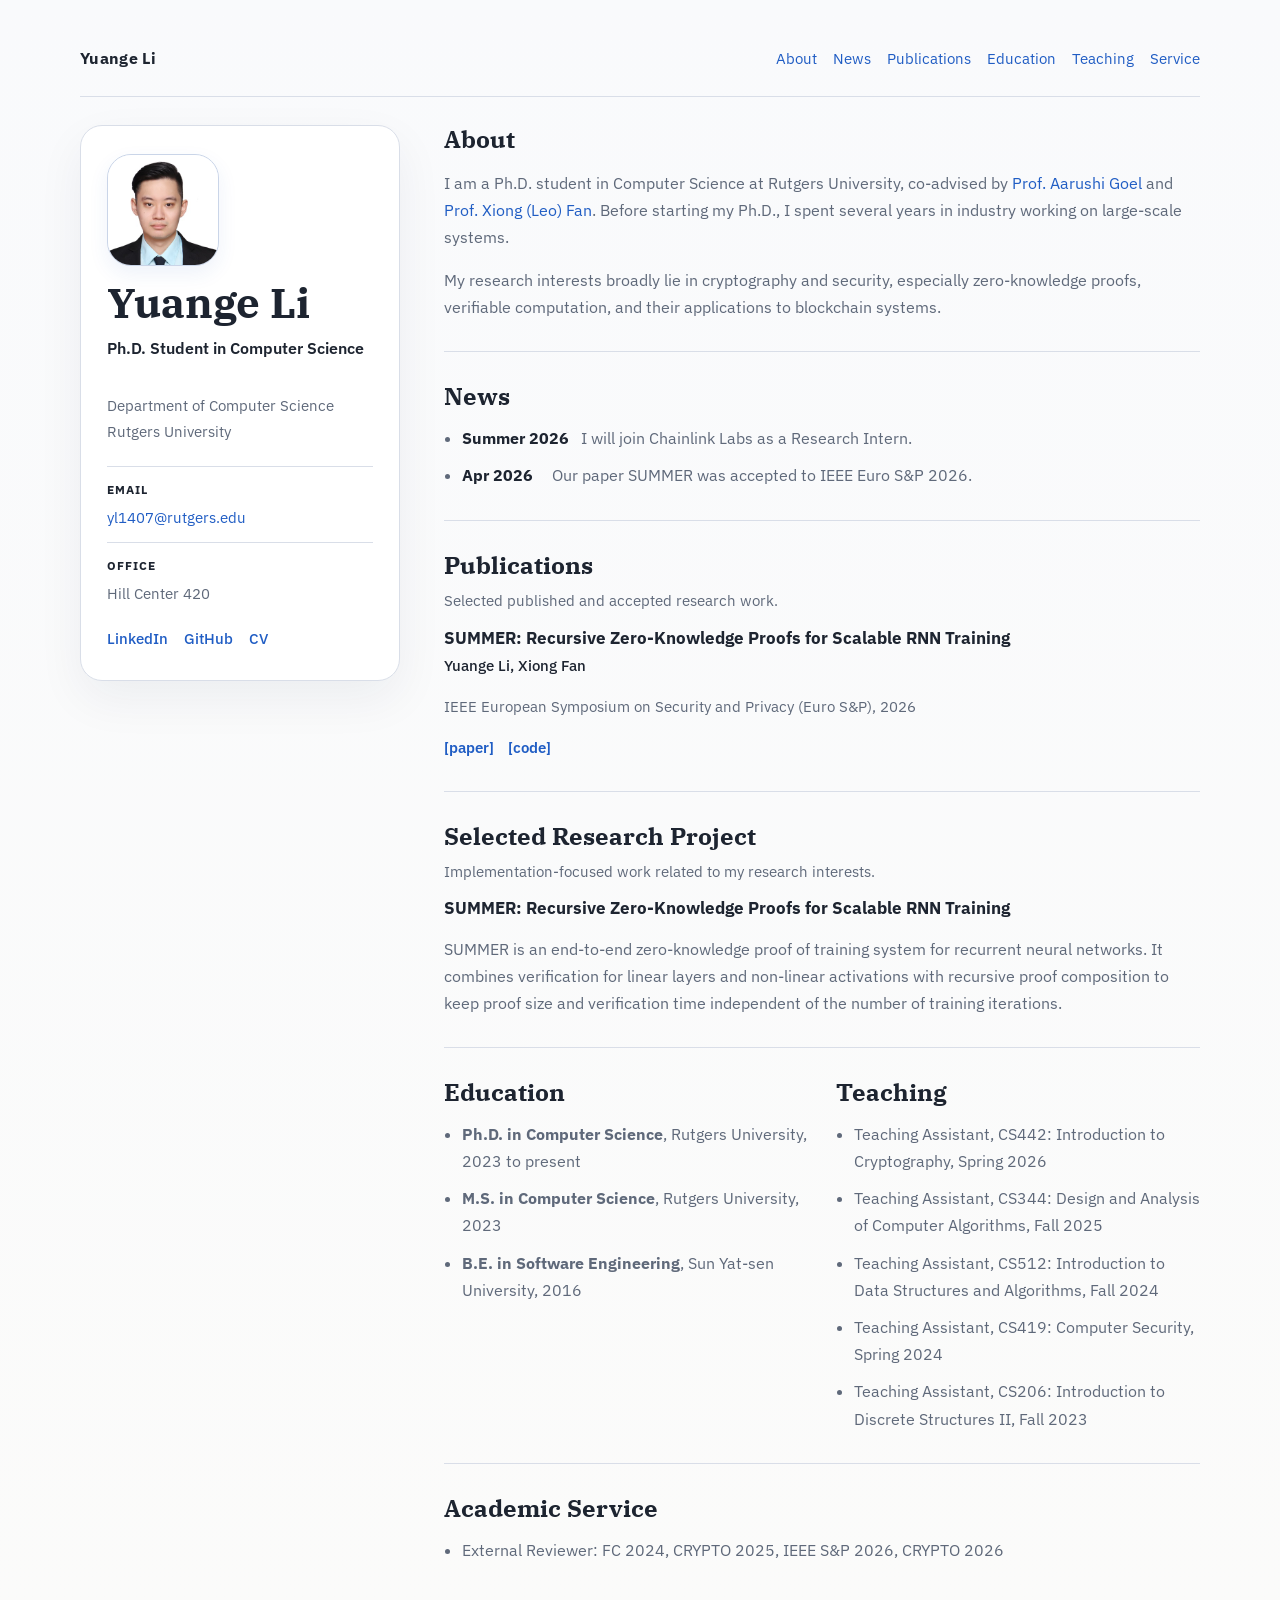
==== docs/index.html @ 425550a6 "Publish personal academic homepage" ====
<!DOCTYPE html>
<html lang="en">
  <head>
    <meta charset="UTF-8" />
    <meta name="viewport" content="width=device-width, initial-scale=1.0" />
    <meta
      name="description"
      content="Yuange Li's academic homepage for research, publications, teaching, and contact."
    />
    <title>Yuange Li</title>
    <link rel="preconnect" href="https://fonts.googleapis.com" />
    <link rel="preconnect" href="https://fonts.gstatic.com" crossorigin />
    <link
      href="https://fonts.googleapis.com/css2?family=IBM+Plex+Sans:wght@400;500;600;700&family=IBM+Plex+Serif:wght@500;600&display=swap"
      rel="stylesheet"
    />
    <link rel="stylesheet" href="styles.css" />
  </head>
  <body>
    <div class="site-frame">
      <header class="topbar">
        <a class="topbar-name" href="#top">Yuange Li</a>
        <nav class="topbar-nav" aria-label="Primary">
          <a href="#about">About</a>
          <a href="#news">News</a>
          <a href="#publications">Publications</a>
          <a href="#education">Education</a>
          <a href="#teaching">Teaching</a>
          <a href="#service">Service</a>
        </nav>
      </header>

      <main class="layout" id="top">
        <aside class="sidebar">
          <div class="profile-photo">
            <img src="assets/yuange-li-profile.jpg" alt="Portrait of Yuange Li" />
          </div>
          <h1>Yuange Li</h1>
          <p class="title-line">Ph.D. Student in Computer Science</p>
          <p class="affiliation">
            Department of Computer Science
            <br />
            Rutgers University
          </p>

          <dl class="meta-list">
            <div>
              <dt>Email</dt>
              <dd><a href="mailto:yl1407@rutgers.edu">yl1407@rutgers.edu</a></dd>
            </div>
            <div>
              <dt>Office</dt>
              <dd>Hill Center 420</dd>
            </div>
          </dl>

          <div class="link-group">
            <a href="https://www.linkedin.com/in/yuange-li-aa1790113">LinkedIn</a>
            <a href="https://github.com/liyuange">GitHub</a>
            <a href="Yuange_Li_CV.pdf">CV</a>
          </div>
        </aside>

        <div class="content">
          <section class="section" id="about">
            <h2>About</h2>
            <p>
              I am a Ph.D. student in Computer Science at Rutgers University,
              co-advised by
              <a href="https://aarushigoel.github.io/">Prof. Aarushi Goel</a>
              and
              <a href="https://leofanxiong.github.io/">Prof. Xiong (Leo) Fan</a>.
              Before starting my Ph.D., I spent several years in industry
              working on large-scale systems.
            </p>
            <p>
              My research interests broadly lie in cryptography and security,
              especially zero-knowledge proofs, verifiable computation, and
              their applications to blockchain systems.
            </p>
          </section>

          <section class="section" id="news">
            <div class="section-heading">
              <h2>News</h2>
            </div>
            <ul class="news-list">
              <li>
                <span class="news-date">Summer 2026</span>
                I will join Chainlink Labs as a Research Intern.
              </li>
              <li>
                <span class="news-date">Apr 2026</span>
                Our paper SUMMER was accepted to IEEE Euro S&amp;P 2026.
              </li>
            </ul>
          </section>

          <section class="section" id="publications">
            <div class="section-heading">
              <h2>Publications</h2>
              <p>Selected published and accepted research work.</p>
            </div>

            <article class="work-item">
              <h3>SUMMER: Recursive Zero-Knowledge Proofs for Scalable RNN Training</h3>
              <p class="authors">Yuange Li, Xiong Fan</p>
              <p class="venue">IEEE European Symposium on Security and Privacy (Euro S&amp;P), 2026</p>
              <p class="resource-links">
                <a href="https://eprint.iacr.org/2025/1688.pdf">[paper]</a>
                <a href="https://github.com/liyuange/SUMMER">[code]</a>
              </p>
            </article>
          </section>

          <section class="section" id="projects">
            <div class="section-heading">
              <h2>Selected Research Project</h2>
              <p>Implementation-focused work related to my research interests.</p>
            </div>
            <article class="work-item">
              <h3>SUMMER: Recursive Zero-Knowledge Proofs for Scalable RNN Training</h3>
              <p>
                SUMMER is an end-to-end zero-knowledge proof of training system
                for recurrent neural networks. It combines verification for
                linear layers and non-linear activations with recursive proof
                composition to keep proof size and verification time independent
                of the number of training iterations.
              </p>
            </article>
          </section>

          <section class="section two-column" id="education">
            <div>
              <h2>Education</h2>
              <ul class="plain-list">
                <li><strong>Ph.D. in Computer Science</strong>, Rutgers University, 2023 to present</li>
                <li><strong>M.S. in Computer Science</strong>, Rutgers University, 2023</li>
                <li><strong>B.E. in Software Engineering</strong>, Sun Yat-sen University, 2016</li>
              </ul>
            </div>
            <div>
              <h2 id="teaching">Teaching</h2>
              <ul class="plain-list">
                <li>Teaching Assistant, CS442: Introduction to Cryptography, Spring 2026</li>
                <li>Teaching Assistant, CS344: Design and Analysis of Computer Algorithms, Fall 2025</li>
                <li>Teaching Assistant, CS512: Introduction to Data Structures and Algorithms, Fall 2024</li>
                <li>Teaching Assistant, CS419: Computer Security, Spring 2024</li>
                <li>Teaching Assistant, CS206: Introduction to Discrete Structures II, Fall 2023</li>
              </ul>
            </div>
          </section>

          <section class="section" id="service">
            <h2>Academic Service</h2>
            <ul class="plain-list">
              <li>External Reviewer: FC 2024, CRYPTO 2025, IEEE S&amp;P 2026, CRYPTO 2026</li>
            </ul>
          </section>
        </div>
      </main>
    </div>
  </body>
</html>
---- docs/styles.css ----
:root {
  --bg: #fbfbfa;
  --surface: #ffffff;
  --ink: #1d2430;
  --muted: #5f697a;
  --line: #d9dee8;
  --line-strong: #c3ccd9;
  --link: #205dc4;
  --link-hover: #143d81;
  --accent-soft: #eef3fd;
  --shadow: 0 18px 48px rgba(19, 34, 68, 0.06);
  --content-width: 1120px;
}

* {
  box-sizing: border-box;
}

html {
  scroll-behavior: smooth;
}

body {
  margin: 0;
  background:
    linear-gradient(180deg, #f9fafc 0%, var(--bg) 100%);
  color: var(--ink);
  font-family: "IBM Plex Sans", sans-serif;
  line-height: 1.7;
}

a {
  color: var(--link);
  text-decoration: none;
}

a:hover,
a:focus-visible {
  color: var(--link-hover);
  text-decoration: underline;
}

.site-frame {
  width: min(calc(100% - 32px), var(--content-width));
  margin: 0 auto;
  padding: 28px 0 64px;
}

.topbar {
  display: flex;
  align-items: center;
  justify-content: space-between;
  gap: 18px;
  padding: 16px 0 24px;
  border-bottom: 1px solid var(--line);
}

.topbar-name {
  color: var(--ink);
  font-size: 1.02rem;
  font-weight: 700;
  letter-spacing: 0.02em;
}

.topbar-name:hover,
.topbar-name:focus-visible {
  color: var(--ink);
  text-decoration: none;
}

.topbar-nav {
  display: flex;
  flex-wrap: wrap;
  gap: 16px;
}

.topbar-nav a {
  font-size: 0.96rem;
}

.layout {
  display: grid;
  grid-template-columns: minmax(250px, 320px) minmax(0, 1fr);
  gap: 44px;
  align-items: start;
  padding-top: 28px;
}

.sidebar {
  position: sticky;
  top: 24px;
  display: grid;
  gap: 14px;
  padding: 28px 26px;
  border: 1px solid var(--line);
  border-radius: 22px;
  background: var(--surface);
  box-shadow: var(--shadow);
}

.profile-photo {
  width: 112px;
  height: 112px;
  overflow: hidden;
  border: 1px solid #cad5e8;
  border-radius: 24px;
  background: #eef3fd;
  box-shadow: 0 8px 20px rgba(32, 93, 196, 0.08);
}

.profile-photo img {
  display: block;
  width: 100%;
  height: 100%;
  object-fit: cover;
  object-position: center 18%;
}

h1,
h2,
h3 {
  margin: 0;
  color: var(--ink);
}

h1,
h2 {
  font-family: "IBM Plex Serif", serif;
}

h1 {
  font-size: clamp(2rem, 5vw, 2.6rem);
  line-height: 1.1;
}

h2 {
  font-size: 1.5rem;
  line-height: 1.2;
}

h3 {
  font-size: 1.07rem;
  line-height: 1.35;
}

p,
li,
dd {
  color: var(--muted);
}

.title-line {
  margin-top: -4px;
  color: var(--ink);
  font-weight: 600;
}

.affiliation {
  margin: 0;
  font-size: 0.95rem;
}

.meta-list {
  display: grid;
  gap: 12px;
  margin: 8px 0 0;
}

.meta-list div {
  padding-top: 12px;
  border-top: 1px solid var(--line);
}

.meta-list dt {
  color: var(--ink);
  font-size: 0.78rem;
  font-weight: 700;
  letter-spacing: 0.08em;
  text-transform: uppercase;
}

.meta-list dd {
  margin: 4px 0 0;
  font-size: 0.95rem;
}

.link-group {
  display: flex;
  flex-wrap: wrap;
  gap: 10px 16px;
  padding-top: 6px;
}

.link-group a {
  font-size: 0.95rem;
  font-weight: 500;
}

.content {
  min-width: 0;
}

.section + .section {
  margin-top: 30px;
  padding-top: 30px;
  border-top: 1px solid var(--line);
}

.section p + p {
  margin-top: 14px;
}

.section-heading {
  display: grid;
  gap: 8px;
  margin-bottom: 12px;
}

.section-heading p,
.section-note {
  margin: 0;
  font-size: 0.96rem;
}

.tag-list,
.news-list,
.plain-list {
  margin: 14px 0 0;
  padding-left: 18px;
}

.tag-list {
  display: flex;
  flex-wrap: wrap;
  gap: 10px;
  padding-left: 0;
  list-style: none;
}

.tag-list li {
  padding: 6px 12px;
  border: 1px solid var(--line-strong);
  border-radius: 999px;
  background: var(--accent-soft);
  color: var(--ink);
  font-size: 0.93rem;
  font-weight: 500;
}

.news-list li,
.plain-list li {
  margin-top: 10px;
}

.news-date {
  display: inline-block;
  min-width: 78px;
  margin-right: 8px;
  color: var(--ink);
  font-weight: 700;
}

.work-item + .work-item {
  margin-top: 22px;
  padding-top: 22px;
  border-top: 1px solid var(--line);
}

.authors,
.venue {
  margin-top: 4px;
  font-size: 0.95rem;
}

.authors {
  color: var(--ink);
  font-weight: 500;
}

.resource-links {
  display: flex;
  flex-wrap: wrap;
  gap: 10px 14px;
  margin-top: 8px;
}

.resource-links a {
  font-size: 0.95rem;
  font-weight: 600;
}

.two-column {
  display: grid;
  grid-template-columns: repeat(2, minmax(0, 1fr));
  gap: 28px;
}

.contact-links {
  margin-top: 16px;
}

@media (max-width: 920px) {
  .layout,
  .two-column {
    grid-template-columns: 1fr;
  }

  .sidebar {
    position: static;
  }
}

@media (max-width: 640px) {
  .site-frame {
    width: min(calc(100% - 24px), var(--content-width));
    padding-top: 20px;
  }

  .topbar {
    align-items: flex-start;
    flex-direction: column;
    padding-bottom: 18px;
  }

  .topbar-nav {
    gap: 10px 14px;
  }

  .sidebar {
    padding: 22px 20px;
  }

  .layout {
    gap: 28px;
  }

  .news-date {
    min-width: 0;
  }
}

@media (prefers-reduced-motion: reduce) {
  html {
    scroll-behavior: auto;
  }
}
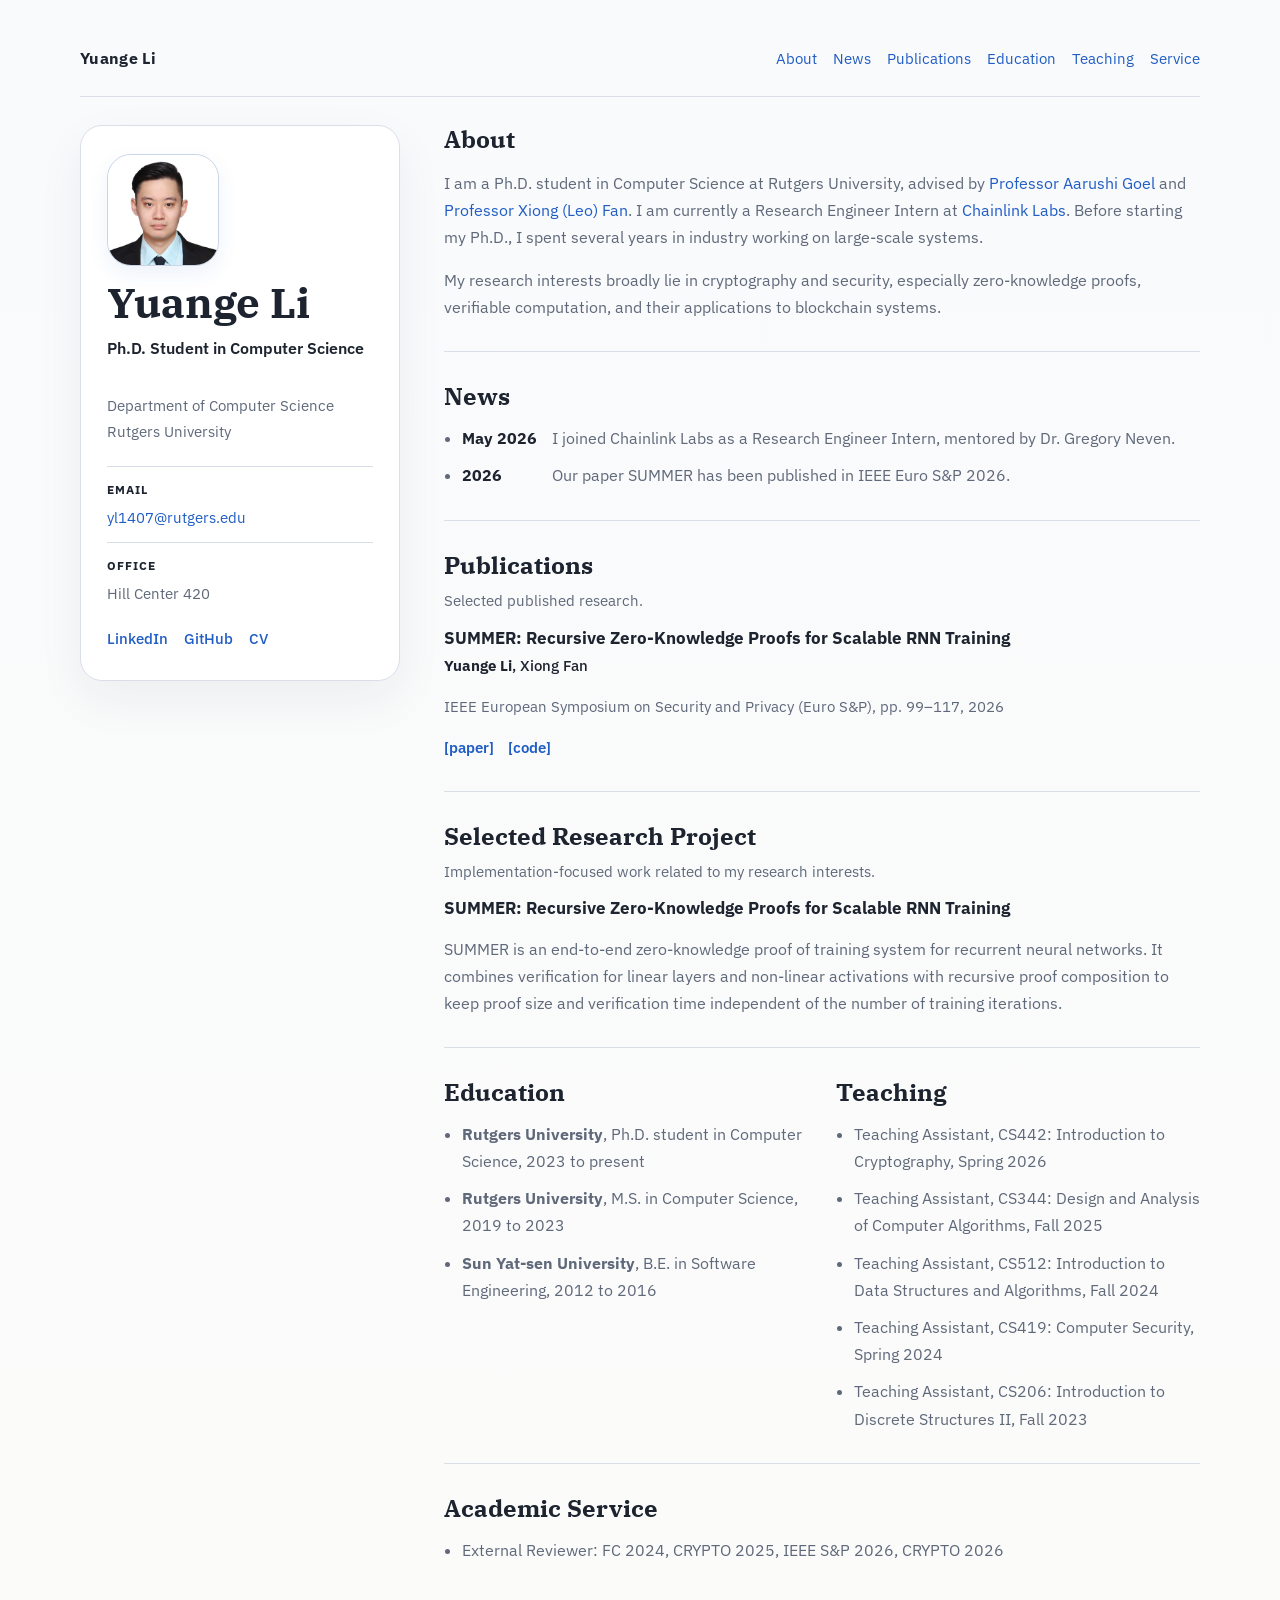
==== commit 0d4d912b: "Refresh homepage with current internship and published SUMMER details" ====
--- a/docs/index.html
+++ b/docs/index.html
@@ -5,8 +5,9 @@
     <meta name="viewport" content="width=device-width, initial-scale=1.0" />
     <meta
       name="description"
-      content="Yuange Li's academic homepage for research, publications, teaching, and contact."
+      content="Yuange Li is a Ph.D. student in Computer Science at Rutgers University and a Research Engineer Intern at Chainlink Labs. His research focuses on cryptography and security."
     />
+    <link rel="canonical" href="https://liyuange.github.io/" />
     <title>Yuange Li</title>
     <link rel="preconnect" href="https://fonts.googleapis.com" />
     <link rel="preconnect" href="https://fonts.gstatic.com" crossorigin />
@@ -66,10 +67,12 @@
             <h2>About</h2>
             <p>
               I am a Ph.D. student in Computer Science at Rutgers University,
-              co-advised by
-              <a href="https://aarushigoel.github.io/">Prof. Aarushi Goel</a>
+              advised by
+              <a href="https://aarushigoel.github.io/">Professor Aarushi Goel</a>
               and
-              <a href="https://leofanxiong.github.io/">Prof. Xiong (Leo) Fan</a>.
+              <a href="https://leofanxiong.github.io/">Professor Xiong (Leo) Fan</a>.
+              I am currently a Research Engineer Intern at
+              <a href="https://chainlinklabs.com/">Chainlink Labs</a>.
               Before starting my Ph.D., I spent several years in industry
               working on large-scale systems.
             </p>
@@ -86,12 +89,13 @@
             </div>
             <ul class="news-list">
               <li>
-                <span class="news-date">Summer 2026</span>
-                I will join Chainlink Labs as a Research Intern.
+                <span class="news-date">May 2026</span>
+                I joined Chainlink Labs as a Research Engineer Intern,
+                mentored by Dr. Gregory Neven.
               </li>
               <li>
-                <span class="news-date">Apr 2026</span>
-                Our paper SUMMER was accepted to IEEE Euro S&amp;P 2026.
+                <span class="news-date">2026</span>
+                Our paper SUMMER has been published in IEEE Euro S&amp;P 2026.
               </li>
             </ul>
           </section>
@@ -99,15 +103,15 @@
           <section class="section" id="publications">
             <div class="section-heading">
               <h2>Publications</h2>
-              <p>Selected published and accepted research work.</p>
+              <p>Selected published research.</p>
             </div>
 
             <article class="work-item">
               <h3>SUMMER: Recursive Zero-Knowledge Proofs for Scalable RNN Training</h3>
-              <p class="authors">Yuange Li, Xiong Fan</p>
-              <p class="venue">IEEE European Symposium on Security and Privacy (Euro S&amp;P), 2026</p>
+              <p class="authors"><strong>Yuange Li</strong>, Xiong Fan</p>
+              <p class="venue">IEEE European Symposium on Security and Privacy (Euro S&amp;P), pp. 99&ndash;117, 2026</p>
               <p class="resource-links">
-                <a href="https://eprint.iacr.org/2025/1688.pdf">[paper]</a>
+                <a href="https://doi.org/10.1109/EuroSP68448.2026.00018">[paper]</a>
                 <a href="https://github.com/liyuange/SUMMER">[code]</a>
               </p>
             </article>
@@ -134,9 +138,9 @@
             <div>
               <h2>Education</h2>
               <ul class="plain-list">
-                <li><strong>Ph.D. in Computer Science</strong>, Rutgers University, 2023 to present</li>
-                <li><strong>M.S. in Computer Science</strong>, Rutgers University, 2023</li>
-                <li><strong>B.E. in Software Engineering</strong>, Sun Yat-sen University, 2016</li>
+                <li><strong>Rutgers University</strong>, Ph.D. student in Computer Science, 2023 to present</li>
+                <li><strong>Rutgers University</strong>, M.S. in Computer Science, 2019 to 2023</li>
+                <li><strong>Sun Yat-sen University</strong>, B.E. in Software Engineering, 2012 to 2016</li>
               </ul>
             </div>
             <div>
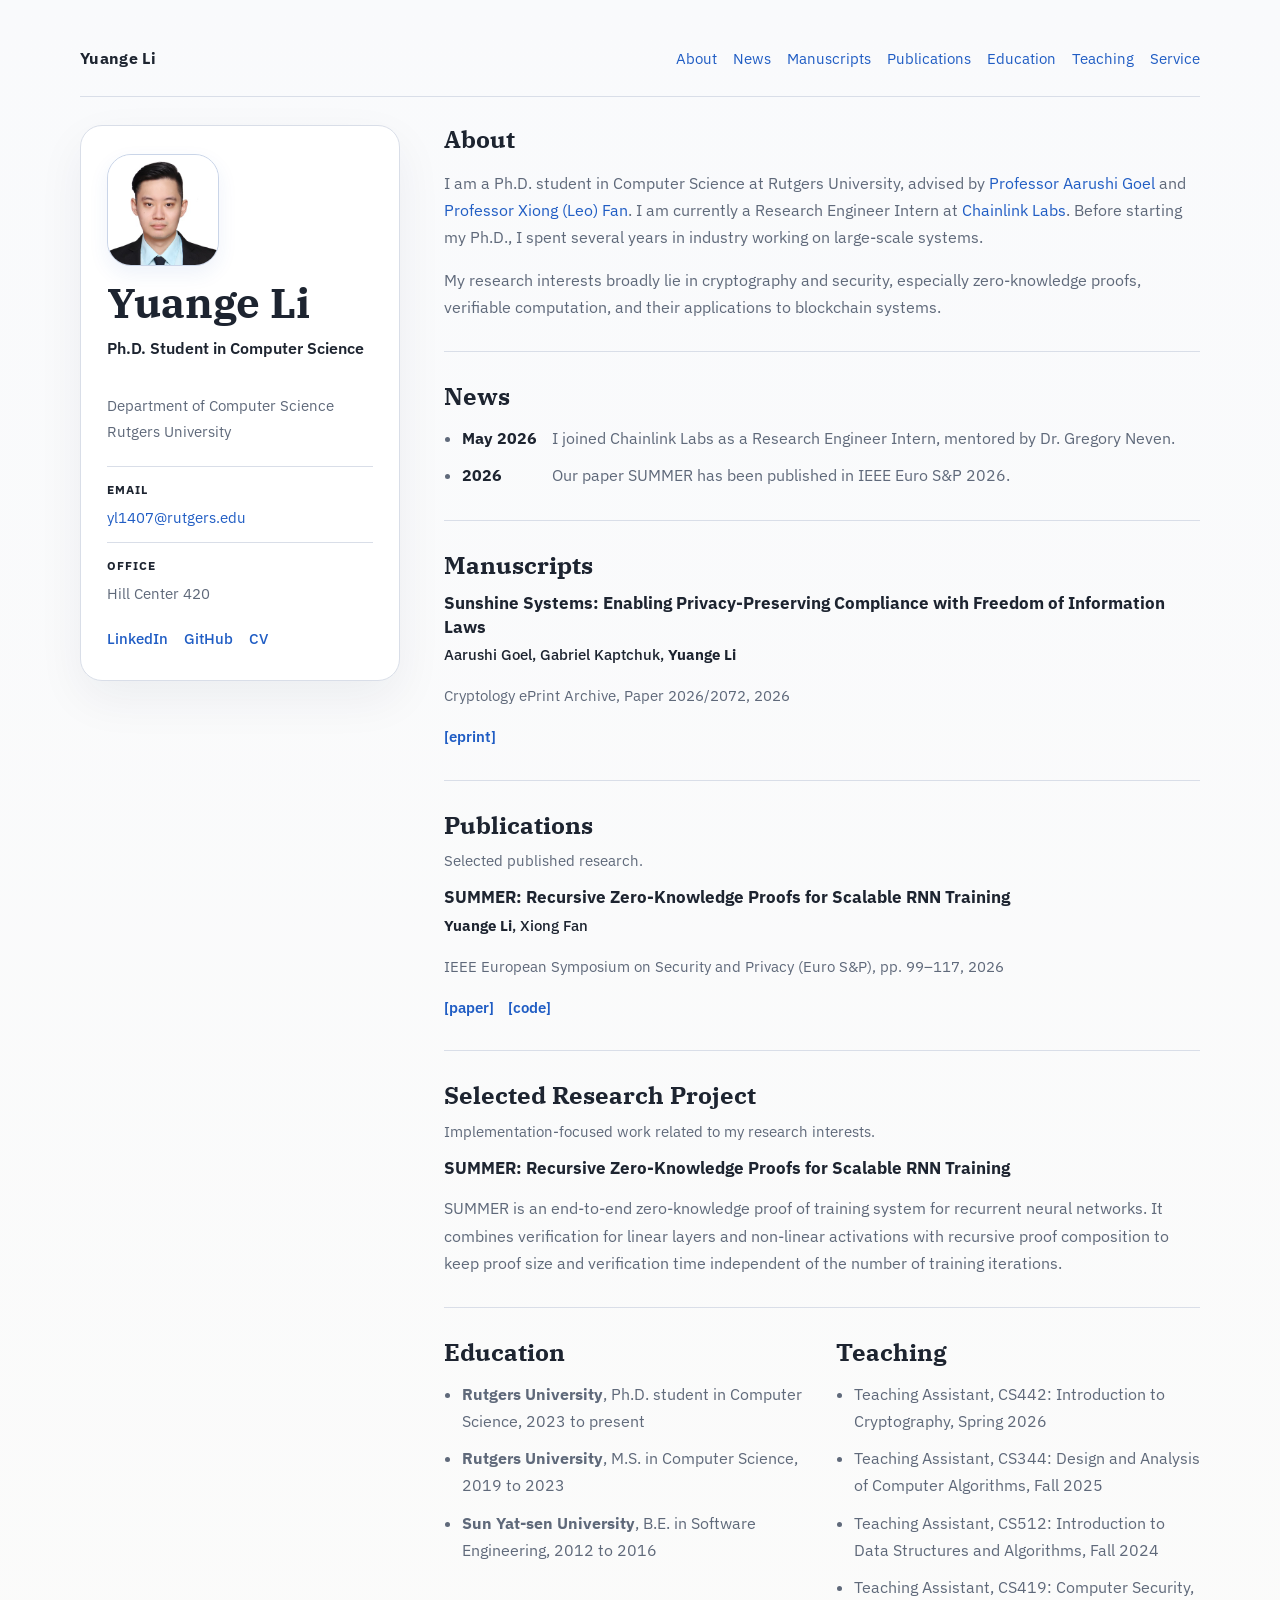
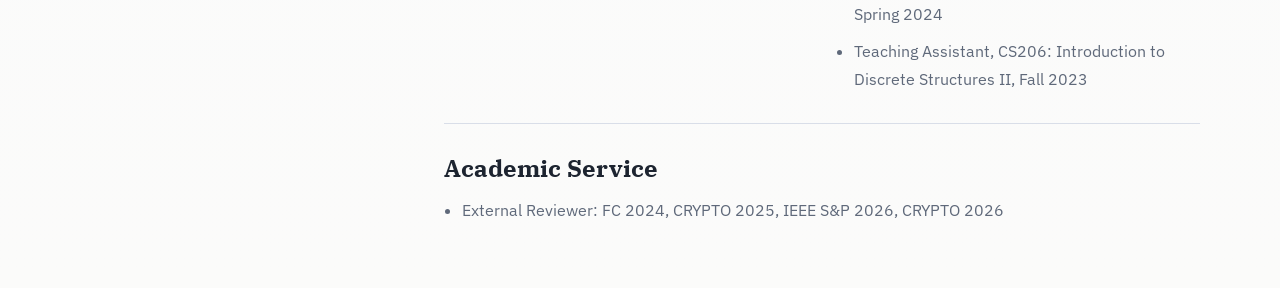
==== commit 6366bde2: "Add Sunshine Systems preprint to manuscripts section" ====
--- a/docs/index.html
+++ b/docs/index.html
@@ -24,6 +24,7 @@
         <nav class="topbar-nav" aria-label="Primary">
           <a href="#about">About</a>
           <a href="#news">News</a>
+          <a href="#manuscripts">Manuscripts</a>
           <a href="#publications">Publications</a>
           <a href="#education">Education</a>
           <a href="#teaching">Teaching</a>
@@ -100,6 +101,21 @@
             </ul>
           </section>
 
+          <section class="section" id="manuscripts">
+            <div class="section-heading">
+              <h2>Manuscripts</h2>
+            </div>
+
+            <article class="work-item">
+              <h3>Sunshine Systems: Enabling Privacy-Preserving Compliance with Freedom of Information Laws</h3>
+              <p class="authors">Aarushi Goel, Gabriel Kaptchuk, <strong>Yuange Li</strong></p>
+              <p class="venue">Cryptology ePrint Archive, Paper 2026/2072, 2026</p>
+              <p class="resource-links">
+                <a href="https://eprint.iacr.org/2026/2072">[eprint]</a>
+              </p>
+            </article>
+          </section>
+
           <section class="section" id="publications">
             <div class="section-heading">
               <h2>Publications</h2>
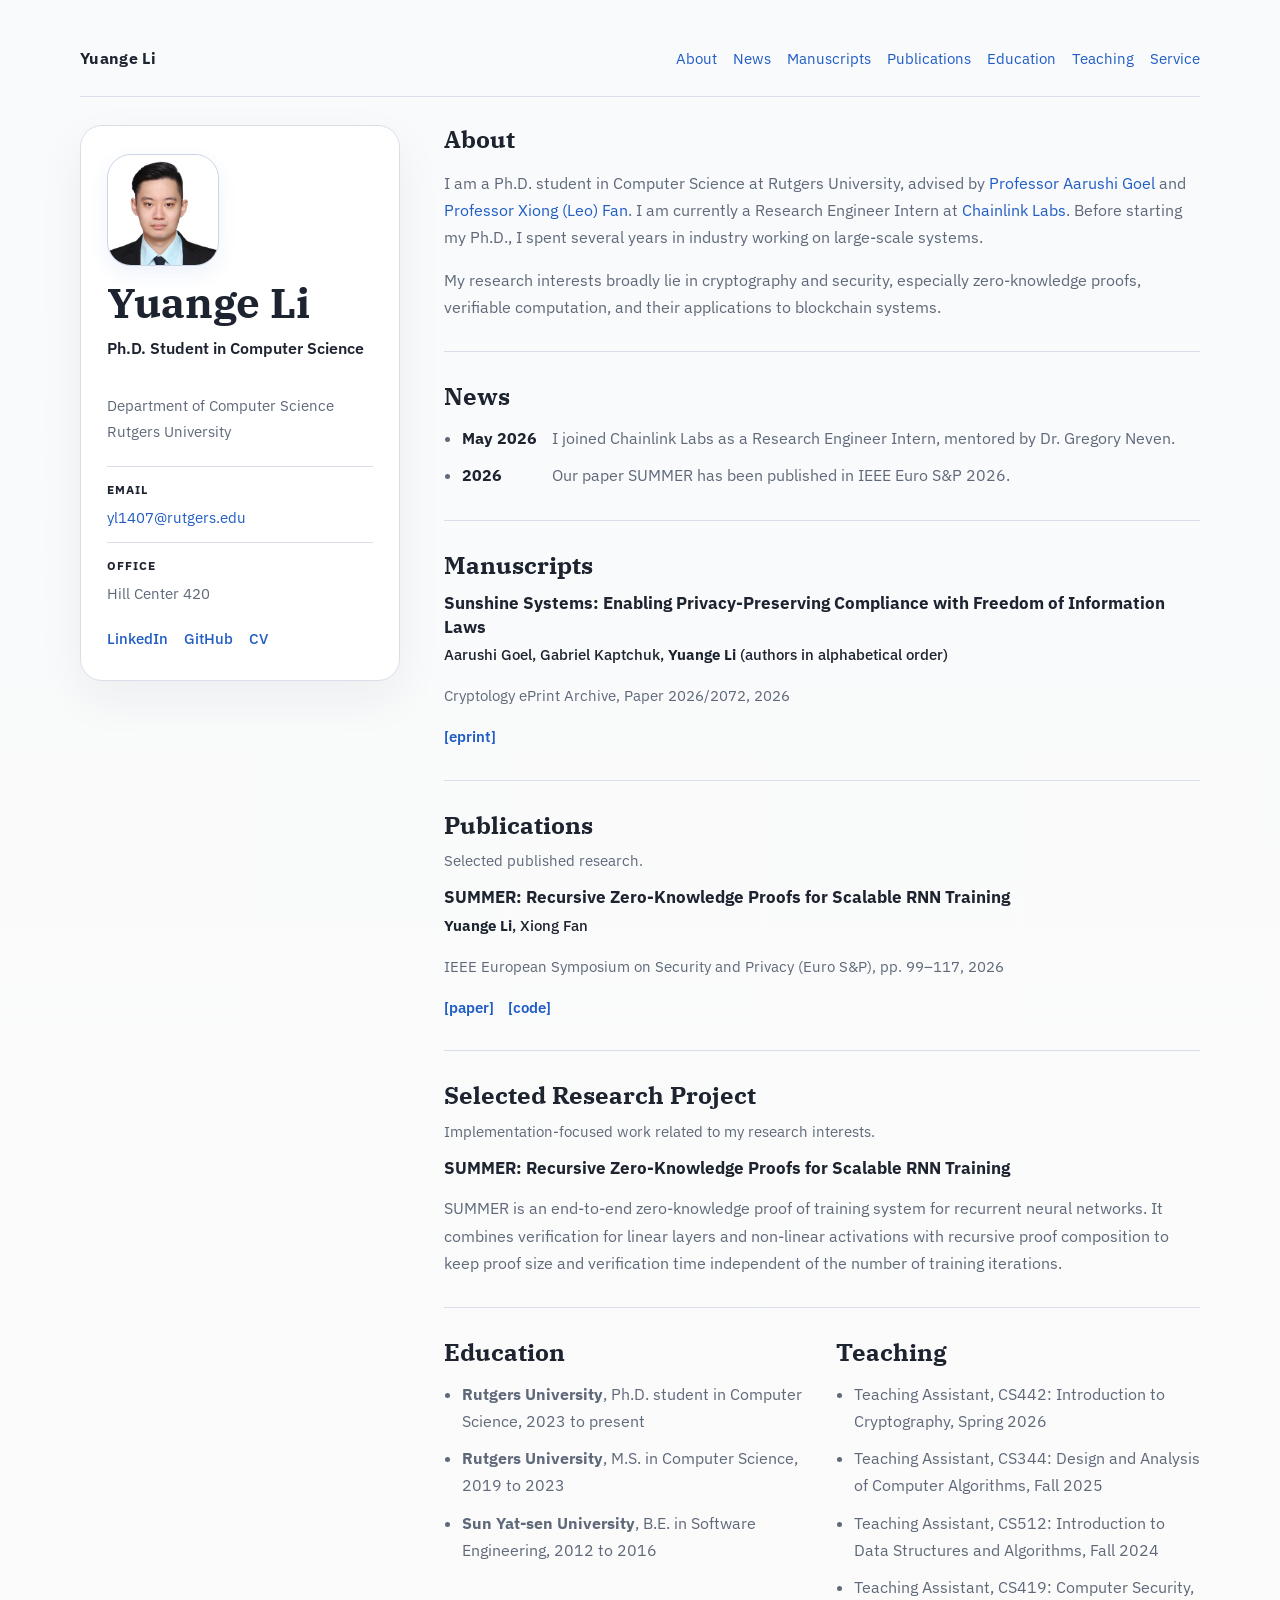
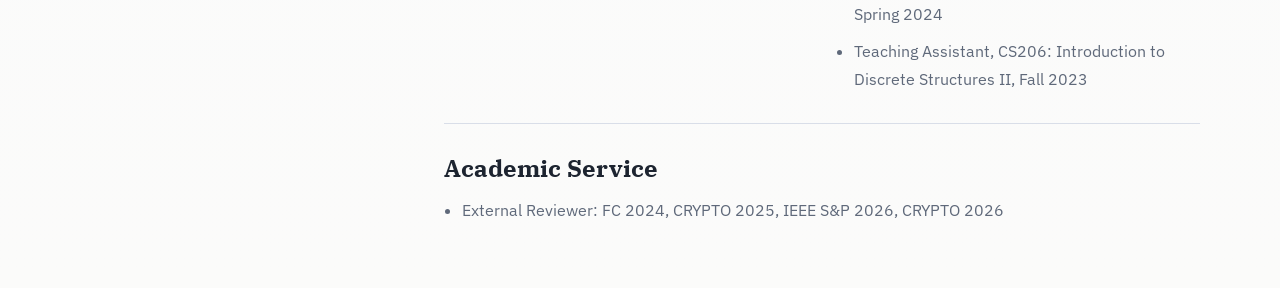
==== commit db20f4bf: "Sync updated CV and clarify Sunshine Systems author order" ====
--- a/docs/index.html
+++ b/docs/index.html
@@ -108,7 +108,7 @@
 
             <article class="work-item">
               <h3>Sunshine Systems: Enabling Privacy-Preserving Compliance with Freedom of Information Laws</h3>
-              <p class="authors">Aarushi Goel, Gabriel Kaptchuk, <strong>Yuange Li</strong></p>
+              <p class="authors">Aarushi Goel, Gabriel Kaptchuk, <strong>Yuange Li</strong> (authors in alphabetical order)</p>
               <p class="venue">Cryptology ePrint Archive, Paper 2026/2072, 2026</p>
               <p class="resource-links">
                 <a href="https://eprint.iacr.org/2026/2072">[eprint]</a>
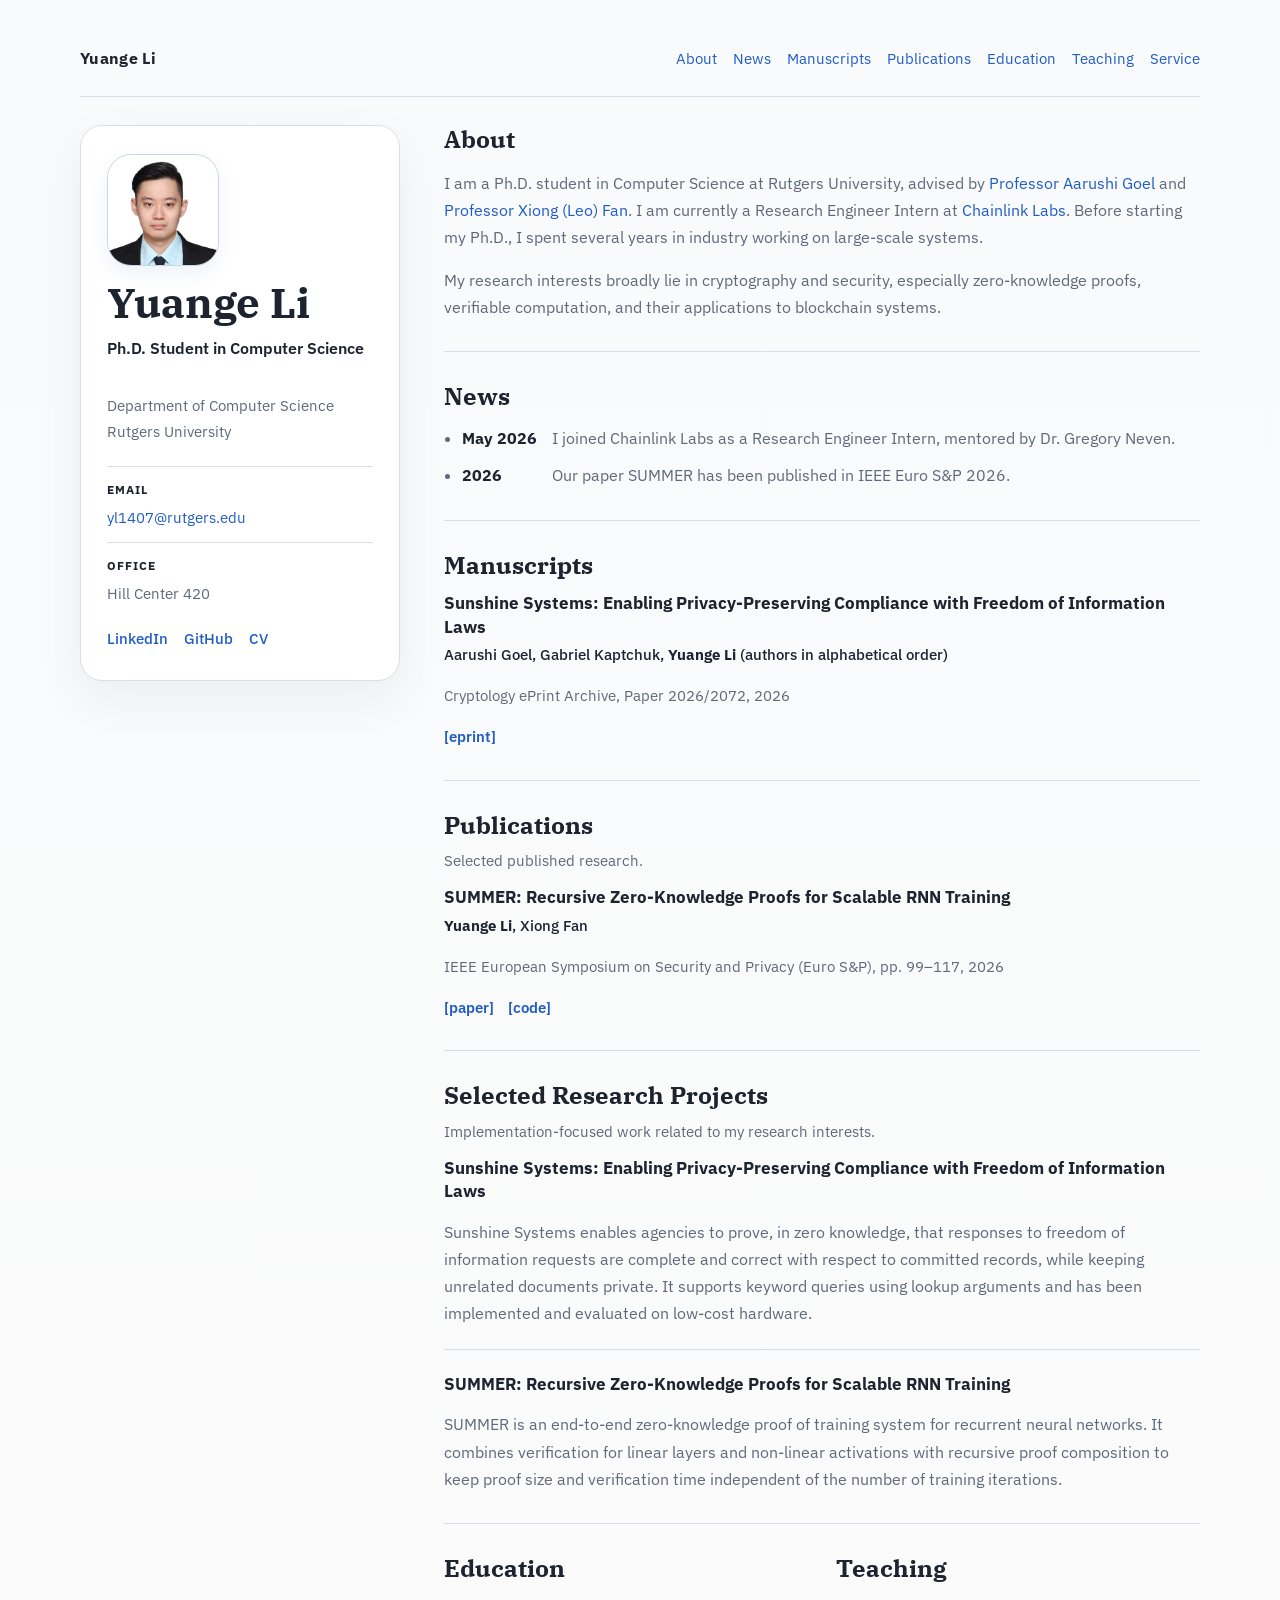
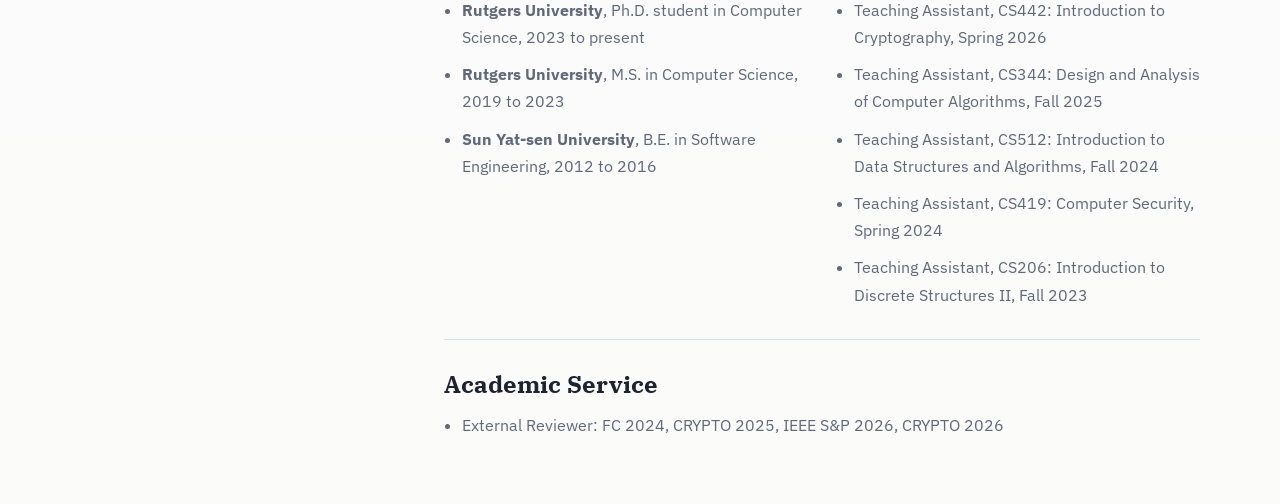
==== commit ba6637db: "Feature Sunshine Systems and sync streamlined CV" ====
--- a/docs/index.html
+++ b/docs/index.html
@@ -135,9 +135,20 @@
 
           <section class="section" id="projects">
             <div class="section-heading">
-              <h2>Selected Research Project</h2>
+              <h2>Selected Research Projects</h2>
               <p>Implementation-focused work related to my research interests.</p>
             </div>
+            <article class="work-item">
+              <h3>Sunshine Systems: Enabling Privacy-Preserving Compliance with Freedom of Information Laws</h3>
+              <p>
+                Sunshine Systems enables agencies to prove, in zero knowledge,
+                that responses to freedom of information requests are complete
+                and correct with respect to committed records, while keeping
+                unrelated documents private. It supports keyword queries using
+                lookup arguments and has been implemented and evaluated on
+                low-cost hardware.
+              </p>
+            </article>
             <article class="work-item">
               <h3>SUMMER: Recursive Zero-Knowledge Proofs for Scalable RNN Training</h3>
               <p>
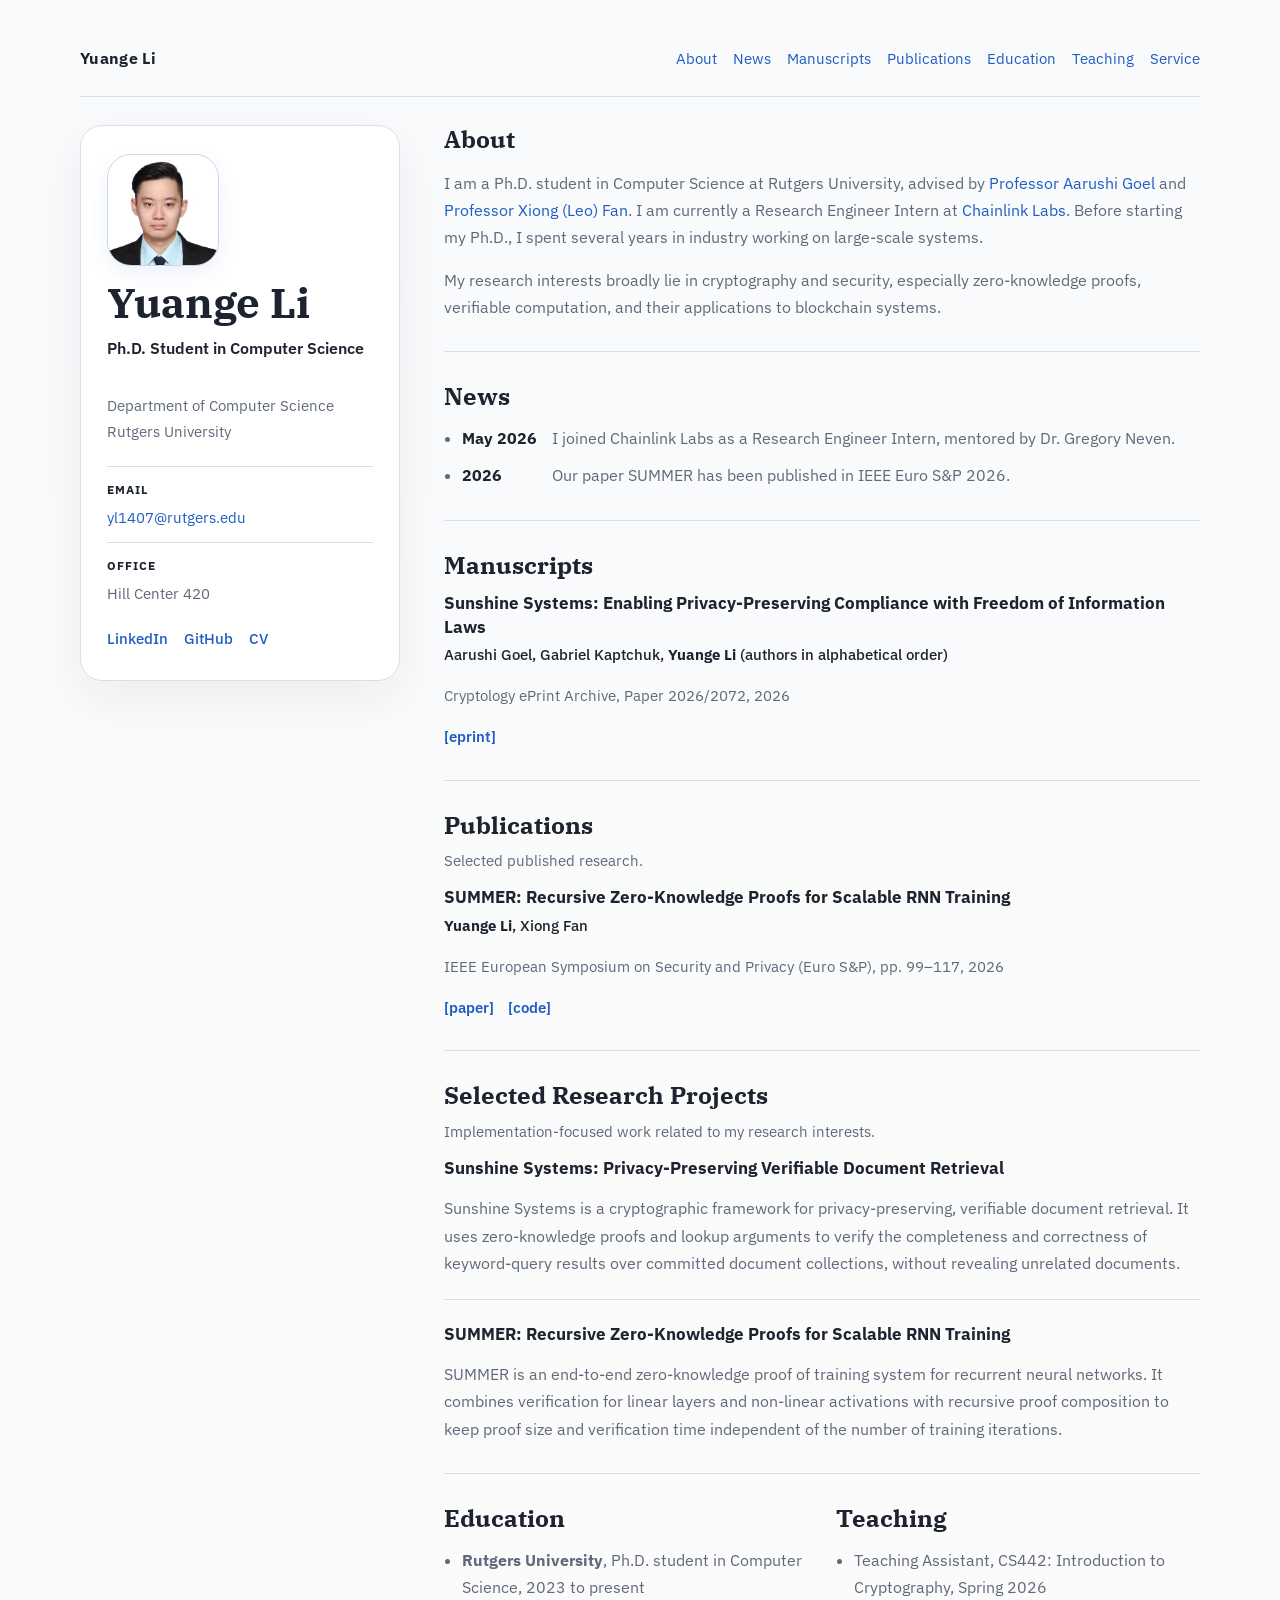
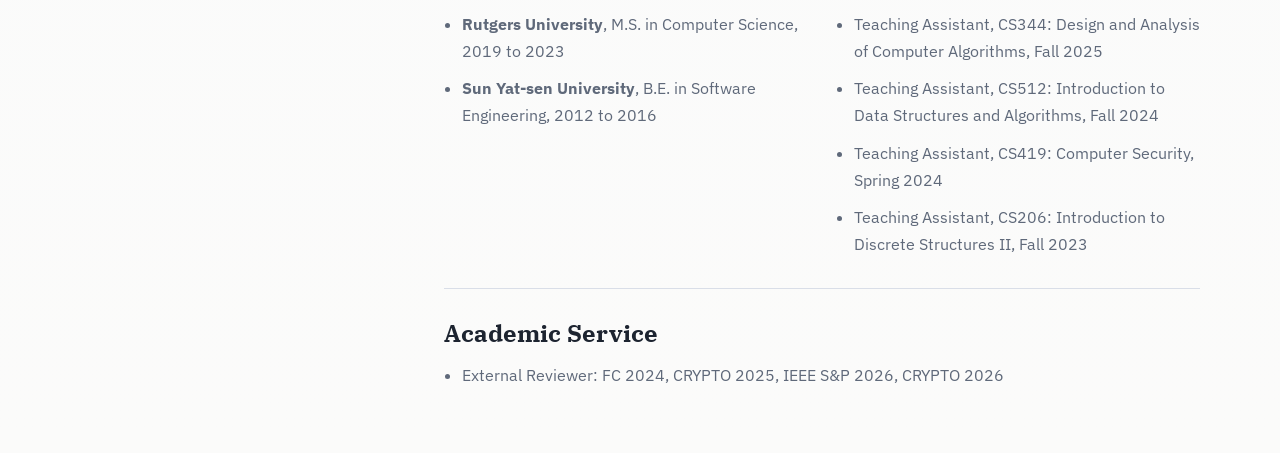
==== commit b284a52d: "Describe Sunshine Systems as verifiable document retrieval" ====
--- a/docs/index.html
+++ b/docs/index.html
@@ -139,14 +139,14 @@
               <p>Implementation-focused work related to my research interests.</p>
             </div>
             <article class="work-item">
-              <h3>Sunshine Systems: Enabling Privacy-Preserving Compliance with Freedom of Information Laws</h3>
+              <h3>Sunshine Systems: Privacy-Preserving Verifiable Document Retrieval</h3>
               <p>
-                Sunshine Systems enables agencies to prove, in zero knowledge,
-                that responses to freedom of information requests are complete
-                and correct with respect to committed records, while keeping
-                unrelated documents private. It supports keyword queries using
-                lookup arguments and has been implemented and evaluated on
-                low-cost hardware.
+                Sunshine Systems is a cryptographic framework for
+                privacy-preserving, verifiable document retrieval. It uses
+                zero-knowledge proofs and lookup arguments to verify the
+                completeness and correctness of keyword-query results over
+                committed document collections, without revealing unrelated
+                documents.
               </p>
             </article>
             <article class="work-item">
